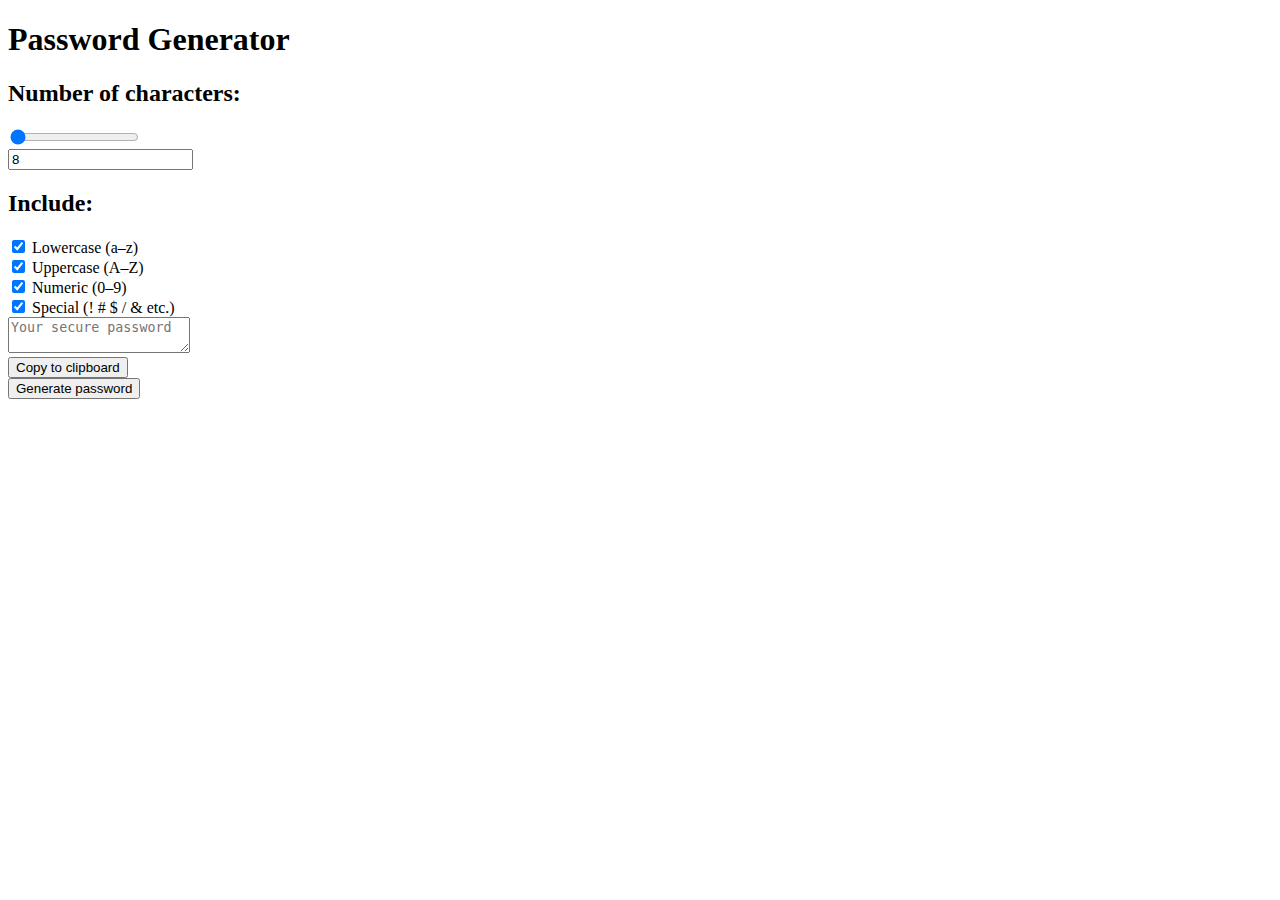
==== index.html @ dcbcc54a "copy to clipboard button added" ====
<!DOCTYPE html>
<html lang="en">

  <head>
    <meta charset="UTF-8" />
    <meta name="viewport" content="width=device-width, initial-scale=1.0" />
    <meta http-equiv="X-UA-Compatible" content="ie=edge" />
    <title>Password Generator</title>
    <link rel="stylesheet" href="./assets/style.css" />
  </head>

  <body>
    <div class="wrapper">
      
      <header>
        <h1>Password Generator</h1>
      </header>

      <div class="card">

        <div class="user-input">
          
          <div class="number-of-chars">
            <h2>Number of characters:</h2>   

            <div class = "slide-container">
              <input type="range" min="8" max="128" class="slider" id="number-of-chars-slider" value="8"> <!--'value' here is just the initial value-->
              <br />
              <input type="number" class="slider-val" id="number-of-chars-number-input" value="8"> <!--'value' here is just the initial value-->
            </div>
          </div>
          
          <div class="types-of-chars">
            <h2>Include:</h2>        
            
              <div class="checkboxes-and-spacers">
                
                <div class = "spacer"></div>
                  
                <div class="checkboxes">

                  <div class="checkbox-wrapper">
                    <input type="checkbox" name="lowercase" id="lowercase" checked>
                    <label for="lowercase">Lowercase <span class="example">(a–z)</span></label>
                  </div>
                  
                  <div class="checkbox-wrapper">
                    <input type="checkbox" name="uppercase" id="uppercase" checked>
                    <label for="uppercase">Uppercase <span class="example">(A–Z)</span></label>
                  </div>

                  <div class="checkbox-wrapper">
                    <input type="checkbox" name="numeric" id="numeric" checked>
                    <label for="numeric">Numeric <span class="example">(0–9)</span></label>
                  </div>

                  <div class="checkbox-wrapper">
                    <input type="checkbox" name="special" id="special" checked>
                    <label for="special">Special <span class="example">(! # $ / & etc.)</span></label>
                  </div>

                </div>

                <div class = "spacer"></div>

            </div>
          
          </div>

        </div>

        <div class="card-body">
          <textarea
            readonly
            id="password"
            placeholder="Your secure password"
            aria-label="Generated password"
          ></textarea>
        </div>

        <div class="card-stats">
          <button id="copy-to-clipboard" class="btn copy-to-clipboard-btn">Copy to clipboard</button>
        </div>
        
        <div class="card-footer">
          <button id="generate" class="btn">Generate password</button>
        </div>

      </div>

    </div>

    <script src="./assets/script.js"></script>

  </body>

</html>
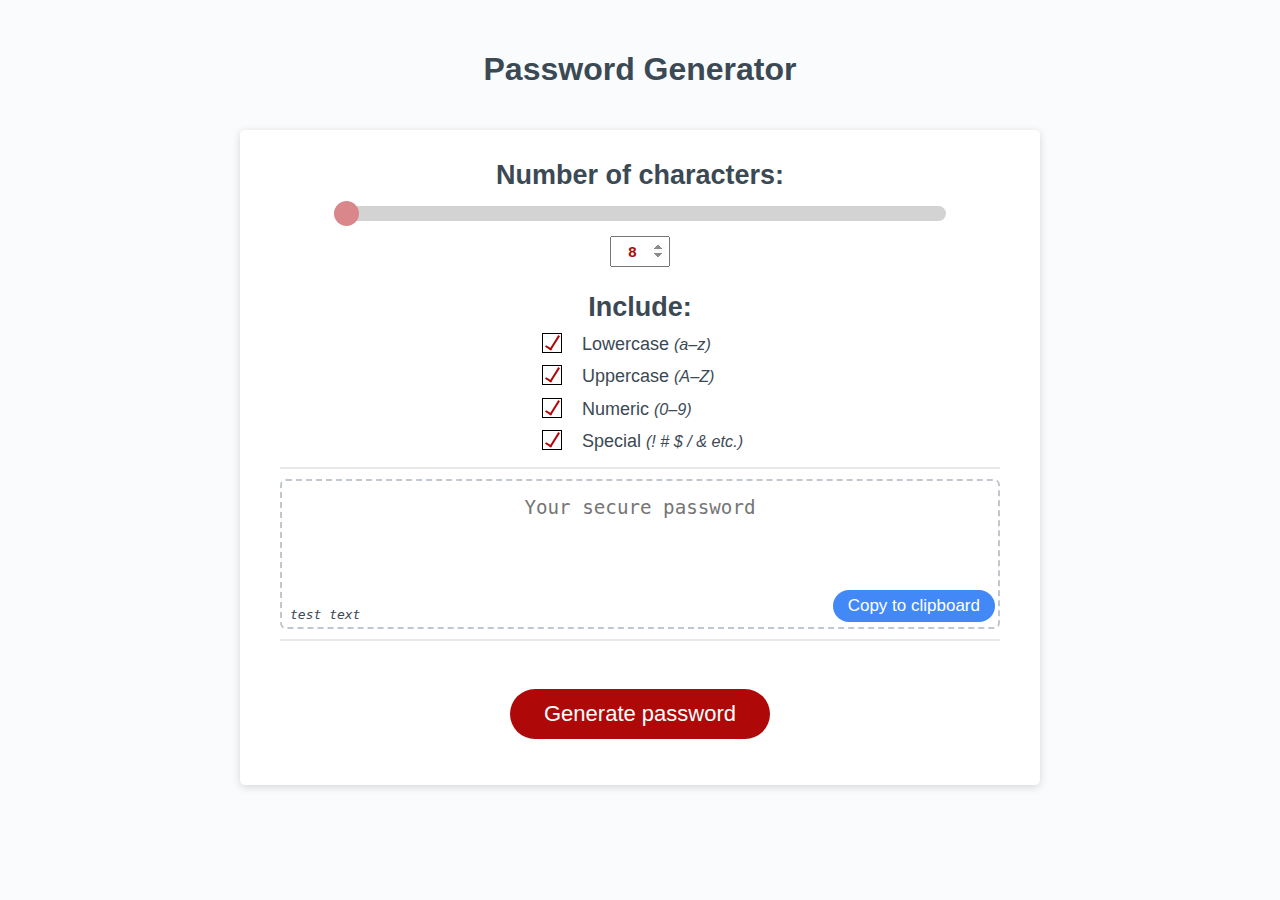
==== commit 34314513: "pw stats added; pw stats + button styled and positioned" ====
--- a/index.html
+++ b/index.html
@@ -33,9 +33,7 @@
           <div class="types-of-chars">
             <h2>Include:</h2>        
             
-              <div class="checkboxes-and-spacers">
-                
-                <div class = "spacer"></div>
+              <div class="checkboxes-wrapper">
                   
                 <div class="checkboxes">
 
@@ -61,8 +59,6 @@
 
                 </div>
 
-                <div class = "spacer"></div>
-
             </div>
           
           </div>
@@ -78,7 +74,8 @@
           ></textarea>
         </div>
 
-        <div class="card-stats">
+        <div class="card-supplements">
+          <p class="pw-stats">test text</p> <!--value adjusted by js-->
           <button id="copy-to-clipboard" class="btn copy-to-clipboard-btn">Copy to clipboard</button>
         </div>
         
--- a/assets/style.css
+++ b/assets/style.css
@@ -0,0 +1,327 @@
+
+/*VARIABLES*/
+  :root{
+    --color-red: rgb(175, 8, 8);
+    --color-red-lighter: rgba(217, 135, 139);
+    --slider-width: 85%;
+    --border-light-grey: #e7e9eb;
+  }
+
+
+  /*GENERAL RULES*/
+  *,
+  *::before,
+  *::after{
+    box-sizing: border-box;
+  }
+
+  html,
+  body,
+  .wrapper{
+    height: 100%;
+    margin: 0;
+    padding: 0;
+  }
+
+  body{
+    font-family: sans-serif;
+    background-color: #f9fbfd;
+  }
+
+
+/*Overall wrapper*/
+  .wrapper{
+    padding-top: 30px;
+    padding-left: 20px;
+    padding-right: 20px;
+  }
+
+
+/*Header*/
+header{
+  text-align: center;
+  padding: 20px;
+  padding-top: 0px;
+  color: hsl(206, 17%, 28%);
+}
+
+
+/*Card*/
+  .card{
+    background-color: hsl(0, 0%, 100%);
+    border-radius: 5px;
+    border-width: 1px;
+    box-shadow: rgba(0, 0, 0, 0.15) 0px 2px 8px 0px;
+    color: hsl(206, 17%, 28%);
+    font-size: 18px;
+    margin: 0 auto;
+    max-width: 800px;
+    padding: 30px 40px;
+  }
+
+
+  /*User Input*/
+    .number-of-chars h2, .types-of-chars h2{
+      margin-bottom: 5px;
+    }
+
+    /*Number of characters*/
+      .number-of-chars{
+        text-align: center;
+        margin-bottom: 25px;
+      }
+    
+      .number-of-chars h2{
+        margin-top: 0;
+      }
+    
+      .slider{
+        -webkit-appearance: none;
+        appearance: none;
+        width: var(--slider-width);
+        height: 15px;
+        border-radius: 15px;
+        outline: none;
+        background-color: lightgrey;
+        margin-top: 10px;
+      }
+
+      .slider::-webkit-slider-thumb{
+        -webkit-appearance: none;
+        appearance: none;
+        width: 25px;
+        height: 25px;
+        border-radius: 25px;
+        background-color: var(--color-red-lighter);
+        cursor: pointer;
+        -webkit-transition: 200ms;
+        transition: background-color 200ms;
+      }
+      .slider::-webkit-slider-thumb:hover, .slider:focus::-webkit-slider-thumb{
+        background-color: var(--color-red);
+      }
+
+      .slider::-moz-range-thumb{
+        width: 25px;
+        height: 25px;
+        background-color: var(--color-red-lighter);
+        cursor: pointer;
+        -webkit-transition: 200ms;
+        transition: background-color 200ms;
+      }
+      .slider::-moz-range-thumb:hover, .slider:focus::-moz-range-thumb{
+        background-color: var(--color-red);
+      }
+
+      .slider-val{
+        padding-top: 5px;
+        padding-bottom: 5px;
+        width: 60px;
+        margin-top: 10px;
+        text-align: center;
+        color: var(--color-red);
+        font-weight: bold;
+        margin-bottom: 0;
+        font-size: 15px;
+      }
+      .slider-val::-webkit-inner-spin-button, .slider-val::-webkit-outter-spin-button{
+        opacity: 1;
+      }
+    
+
+    /*Types of characters*/
+      .types-of-chars{
+        margin-bottom: 10px;
+      }
+
+      .types-of-chars h2{
+        text-align: center;
+        margin-top: 0;
+      }
+
+      .checkboxes-wrapper{
+        display: flex;
+        flex-wrap: wrap;
+        justify-content: center;
+      }
+
+      .checkboxes{
+        flex-basis: fit-content;
+        flex-grow: 0;
+      }
+
+      .checkbox-wrapper input{
+        opacity: 0;
+        z-index: 1;
+        position: relative;
+        left: 5px;
+      }
+
+      .checkbox-wrapper label{
+        position: relative;
+        left: 10px;
+        margin: 10px;
+        line-height: 1.8;
+      }
+
+      .checkbox-wrapper label::before{
+        content: "";
+        height: 20px;
+        width: 20px;
+        background-color: white;
+        border: 1px solid black;
+        position: absolute;
+        top: -1px;
+        left: -40px;
+      }
+
+      .checkbox-wrapper label::after{
+        height: 7px;
+        width: 17px;
+        border-left: 2px solid var(--color-red);
+        border-bottom: 2px solid var(--color-red);
+        position: absolute;
+        top: 4px;
+        left: -38px;
+        transform: rotate(-58deg);
+      }
+
+      .checkbox-wrapper input + label::after{
+        content: none;
+      }
+
+      .checkbox-wrapper input:checked + label::after{
+        content: "";
+      }
+
+      .checkbox-wrapper .example{
+        font-style: italic;
+        font-size: 90%;
+      }
+
+  
+  /*Password text area (.card-body)*/
+    .card-body::before{
+      content: " ";
+      display: block;
+      width: 100%;
+      background: var(--border-light-grey);
+      height: 2px;
+    }
+
+    .card-body{
+      min-height: 100px;
+    }
+
+    .card-footer{
+      text-align: center;
+    }
+
+    .card-body::after{
+      content: " ";
+      display: block;
+      width: 100%;
+      background: var(--border-light-grey);
+      height: 2px;
+    }
+
+    .card-footer::after{
+      content: " ";
+      display: block;
+      clear: both;
+    }
+
+  .btn{
+    border: none;
+    background-color: var(--color-red);
+    border-radius: 25px;
+    box-shadow: rgba(0, 0, 0, 0.1) 0px 1px 6px 0px rgba(0, 0, 0, 0.2) 0px 1px 1px
+      0px;
+    color: hsl(0, 0%, 100%);
+    display: inline-block;
+    font-size: 22px;
+    line-height: 22px;
+    margin: 16px;
+    padding: 14px 34px;
+    text-align: center;
+    cursor: pointer;
+  }
+
+  
+  /*Password stats + copy to clipboard button (.card-supplements)*/
+  .card-supplements{
+    display: flex;
+    flex-wrap: nowrap;
+    align-items: end;
+    justify-content: space-between;
+    position: relative;
+    bottom: 51px;
+    
+  }
+
+  .pw-stats{
+    font-family: monospace;
+    font-size: 13px;
+    margin-left: 10px;
+    margin-top: 0;
+    margin-bottom: 0;
+    font-style: italic;
+  }
+
+  .copy-to-clipboard-btn{
+    background-color: #4388f7;
+    padding: 5px 15px;
+    font-size: 17px;
+    margin: 0;
+    margin-right: 5px;
+  }
+
+
+
+button[disabled]{
+  cursor: default;
+  background: #c0c7cf;
+}
+
+.float-right{
+  float: right;
+}
+
+#password{
+  -webkit-appearance: none;
+  -moz-appearance: none;
+  appearance: none;
+  border: none;
+  display: block;
+  width: 100%;
+  padding-top: 15px;
+  padding-left: 15px;
+  padding-right: 15px;
+  padding-bottom: 85px;
+  font-size: 1.2rem;
+  text-align: center;
+  margin-top: 10px;
+  margin-bottom: 10px;
+  border: 2px dashed #c0c7cf;
+  border-radius: 6px;
+  resize: none;
+  overflow: hidden;
+}
+
+@media (max-width: 690px){
+  .btn{
+    font-size: 1rem;
+    margin: 16px 0px 0px 0px;
+    padding: 10px 15px;
+  }
+
+  #password{
+    font-size: 1rem;
+  }
+}
+
+@media (max-width: 500px){
+  .btn{
+    font-size: 0.8rem;
+  }
+}
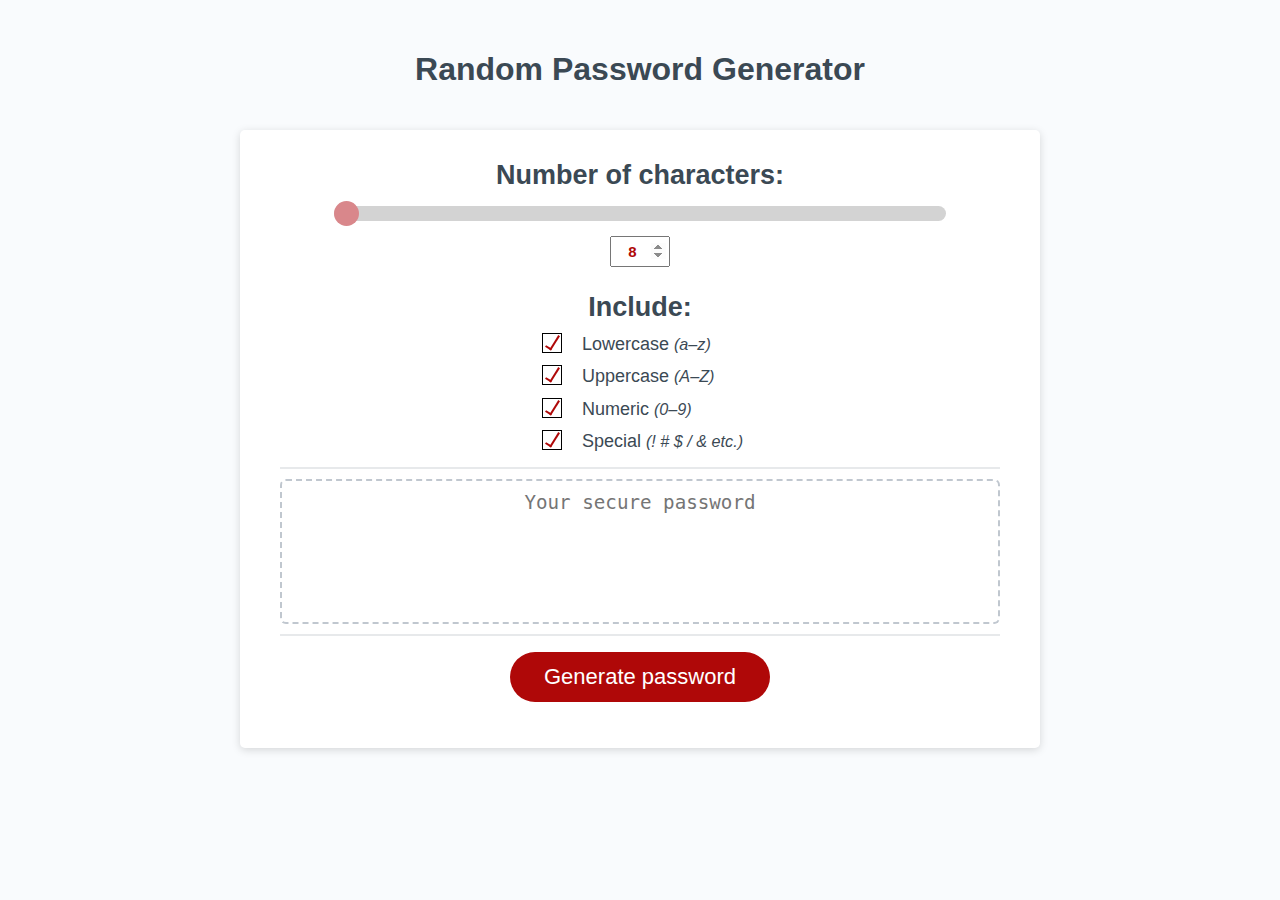
==== commit 56a01380: "rename "supplements" to "stats"" ====
--- a/index.html
+++ b/index.html
@@ -5,15 +5,15 @@
     <meta charset="UTF-8" />
     <meta name="viewport" content="width=device-width, initial-scale=1.0" />
     <meta http-equiv="X-UA-Compatible" content="ie=edge" />
-    <title>Password Generator</title>
-    <link rel="stylesheet" href="./assets/style.css" />
+    <title>Random Password Generator</title>
+    <link rel="stylesheet" href="./assets/css/style.css" />
   </head>
 
   <body>
     <div class="wrapper">
       
       <header>
-        <h1>Password Generator</h1>
+        <h1>Random Password Generator</h1>
       </header>
 
       <div class="card">
@@ -74,9 +74,9 @@
           ></textarea>
         </div>
 
-        <div class="card-supplements">
-          <p class="pw-stats">test text</p> <!--value adjusted by js-->
-          <button id="copy-to-clipboard" class="btn copy-to-clipboard-btn">Copy to clipboard</button>
+        <div class="stats-and-copy-btn-wrapper">
+          <p class="pw-stats"></p>
+          <button id="copy-to-clipboard" class="btn copy-to-clipboard-btn"></button>
         </div>
         
         <div class="card-footer">
@@ -87,8 +87,12 @@
 
     </div>
 
-    <script src="./assets/script.js"></script>
-
+    <script type='module' src='./assets/js/dom-elements.js'></script>
+    <script type='module' src='./assets/js/slider.js'></script>
+    <script type='module' src='./assets/js/characters.js'></script>
+    <script type='module' src='./assets/js/password-stats.js'></script>
+    <script type='module' src='./assets/js/copy-to-clipboard.js'></script>
+    <script type='module' src='./assets/js/generate-password.js'></script>
   </body>
 
 </html>
--- a/assets/css/style.css
+++ b/assets/css/style.css
@@ -0,0 +1,366 @@
+
+/*VARIABLES*/
+  :root{
+    --color-red: rgb(175, 8, 8);
+    --color-red-lighter: rgba(217, 135, 139);
+    --slider-width: 85%;
+    --border-light-grey: #e7e9eb;
+  }
+
+
+  /*GENERAL RULES*/
+  *,
+  *::before,
+  *::after{
+    box-sizing: border-box;
+  }
+
+  html,
+  body,
+  .wrapper{
+    height: 100%;
+    margin: 0;
+    padding: 0;
+  }
+
+  body{
+    font-family: sans-serif;
+    background-color: #f9fbfd;
+  }
+
+  button[disabled]{
+    cursor: default;
+    background: #c0c7cf;
+  }
+
+
+/*UTILITY CLASSES*/
+  .btn{
+    border: none;
+    background-color: var(--color-red);
+    border-radius: 25px;
+    box-shadow: rgba(0, 0, 0, 0.1) 0px 1px 6px 0px rgba(0, 0, 0, 0.2) 0px 1px 1px
+      0px;
+    color: hsl(0, 0%, 100%);
+    display: inline-block;
+    font-size: 22px;
+    line-height: 22px;
+    margin: 16px;
+    padding: 14px 34px;
+    text-align: center;
+    cursor: pointer;
+  }
+
+  .float-right{
+    float: right;
+  }
+
+
+/*Overall wrapper*/
+  .wrapper{
+    padding-top: 30px;
+    padding-left: 20px;
+    padding-right: 20px;
+  }
+
+
+/*Header*/
+header{
+  text-align: center;
+  padding: 20px;
+  padding-top: 0px;
+  color: hsl(206, 17%, 28%);
+}
+
+
+/*Card*/
+  .card{
+    background-color: hsl(0, 0%, 100%);
+    border-radius: 5px;
+    border-width: 1px;
+    box-shadow: rgba(0, 0, 0, 0.15) 0px 2px 8px 0px;
+    color: hsl(206, 17%, 28%);
+    font-size: 18px;
+    margin: 0 auto;
+    max-width: 800px;
+    padding: 30px 40px;
+  }
+
+
+  /*User Input*/
+    .number-of-chars h2, .types-of-chars h2{
+      margin-bottom: 5px;
+    }
+
+    /*Number of characters*/
+      .number-of-chars{
+        text-align: center;
+        margin-bottom: 25px;
+      }
+    
+      .number-of-chars h2{
+        margin-top: 0;
+      }
+    
+      .slider{
+        -webkit-appearance: none;
+        appearance: none;
+        width: var(--slider-width);
+        height: 15px;
+        border-radius: 15px;
+        outline: none;
+        background-color: lightgrey;
+        margin-top: 10px;
+      }
+
+      .slider::-webkit-slider-thumb{
+        -webkit-appearance: none;
+        appearance: none;
+        width: 25px;
+        height: 25px;
+        border-radius: 25px;
+        background-color: var(--color-red-lighter);
+        cursor: pointer;
+        -webkit-transition: 200ms;
+        transition: background-color 200ms;
+      }
+      .slider::-webkit-slider-thumb:hover, .slider:focus::-webkit-slider-thumb{
+        background-color: var(--color-red);
+      }
+
+      .slider::-moz-range-thumb{
+        width: 25px;
+        height: 25px;
+        background-color: var(--color-red-lighter);
+        cursor: pointer;
+        -webkit-transition: 200ms;
+        transition: background-color 200ms;
+      }
+      .slider::-moz-range-thumb:hover, .slider:focus::-moz-range-thumb{
+        background-color: var(--color-red);
+      }
+
+      .slider-val{
+        padding-top: 5px;
+        padding-bottom: 5px;
+        width: 60px;
+        margin-top: 10px;
+        text-align: center;
+        color: var(--color-red);
+        font-weight: bold;
+        margin-bottom: 0;
+        font-size: 15px;
+      }
+      .slider-val::-webkit-inner-spin-button, .slider-val::-webkit-outter-spin-button{
+        opacity: 1;
+      }
+    
+
+    /*Types of characters*/
+      .types-of-chars{
+        margin-bottom: 10px;
+      }
+
+      .types-of-chars h2{
+        text-align: center;
+        margin-top: 0;
+      }
+
+      .checkboxes-wrapper{
+        display: flex;
+        flex-wrap: wrap;
+        justify-content: center;
+      }
+
+      .checkboxes{
+        flex-basis: fit-content;
+        flex-grow: 0;
+      }
+
+      .checkbox-wrapper input{
+        opacity: 0;
+        z-index: 1;
+        position: relative;
+        left: 5px;
+      }
+
+      .checkbox-wrapper label{
+        position: relative;
+        left: 10px;
+        margin: 10px;
+        line-height: 1.8;
+        text-overflow: ellipsis;
+        white-space: nowrap;
+      }
+
+      .checkbox-wrapper label::before{
+        content: "";
+        height: 20px;
+        width: 20px;
+        background-color: white;
+        border: 1px solid black;
+        position: absolute;
+        top: -1px;
+        left: -40px;
+      }
+
+      .checkbox-wrapper label::after{
+        height: 7px;
+        width: 17px;
+        border-left: 2px solid var(--color-red);
+        border-bottom: 2px solid var(--color-red);
+        position: absolute;
+        top: 4px;
+        left: -38px;
+        transform: rotate(-58deg);
+      }
+
+      .checkbox-wrapper input + label::after{
+        content: none;
+      }
+
+      .checkbox-wrapper input:checked + label::after{
+        content: "";
+      }
+
+      .checkbox-wrapper .example{
+        font-style: italic;
+        font-size: 90%;
+      }
+
+  
+  /*Password text area (.card-body)*/
+    .card-body::before{
+      content: " ";
+      display: block;
+      width: 100%;
+      background: var(--border-light-grey);
+      height: 2px;
+    }
+
+    .card-body{
+      min-height: 100px;
+    }
+
+    .card-footer{
+      text-align: center;
+    }
+
+    .card-body::after{
+      content: " ";
+      display: block;
+      width: 100%;
+      background: var(--border-light-grey);
+      height: 2px;
+    }
+
+    #password{
+      -webkit-appearance: none;
+      -moz-appearance: none;
+      appearance: none;
+      border: none;
+      display: block;
+      width: 100%;
+      padding-top: 10px;
+      padding-left: 15px;
+      padding-right: 15px;
+      padding-bottom: 85px;
+      font-size: 1.2rem;
+      text-align: center;
+      margin-top: 10px;
+      margin-bottom: 10px;
+      border: 2px dashed #c0c7cf;
+      border-radius: 6px;
+      resize: none;
+      overflow: hidden;
+    }
+
+    .card-footer::after{
+      content: " ";
+      display: block;
+      clear: both;
+    }
+
+
+  
+
+  
+  /* Password stats + copy to clipboard button */
+  .stats-and-copy-btn-wrapper{
+    align-items: end;
+    justify-content: space-between;
+    position: relative;
+    bottom: 19px;
+    height: 0;
+    display: none; /* default; this is altered by to `flex` when the Generate button is clicked */
+  }
+
+  .pw-stats{
+    font-family: monospace;
+    font-size: 13px;
+    margin-left: 10px;
+    margin-top: 0;
+    margin-bottom: 0;
+    font-style: italic;
+    flex-grow: 0;
+    flex-shrink: 0;
+  }
+
+  .copy-to-clipboard-btn{
+    background-color: #4388f7;
+    text-align: center;
+    padding: 5px 15px;
+    font-size: 17px;
+    margin: 0;
+    margin-right: 5px;
+    flex-grow: 0;
+    flex-shrink: 1;
+  }
+
+
+
+/*MEDIA QUERIES FOR SCREENS OF DIFFERENT SIZES*/
+  @media screen and (max-width: 750px){
+    .stats-and-copy-btn-wrapper{
+      flex-wrap: wrap;
+      justify-content: center;
+      position: static;
+      height: auto;
+    }
+
+    .pw-stats{
+      margin: 15px 0 0;
+      flex-basis: 100%;
+      text-align: center;
+    }
+
+    .btn{
+      margin: 16px 0 0;
+      font-size: 1rem;
+    }
+
+    #generate{
+      padding: 10px 15px;
+      font-size: 1.05rem;
+    }
+
+    #password{
+      font-size: 1rem;
+    }
+
+  }
+
+
+  @media screen and (max-width: 500px){
+    .btn{
+      font-size: 0.8rem;
+    }
+
+    #generate{
+      font-size: 1rem;
+    }
+
+    #password{
+      padding-bottom: 100px;
+    }
+  }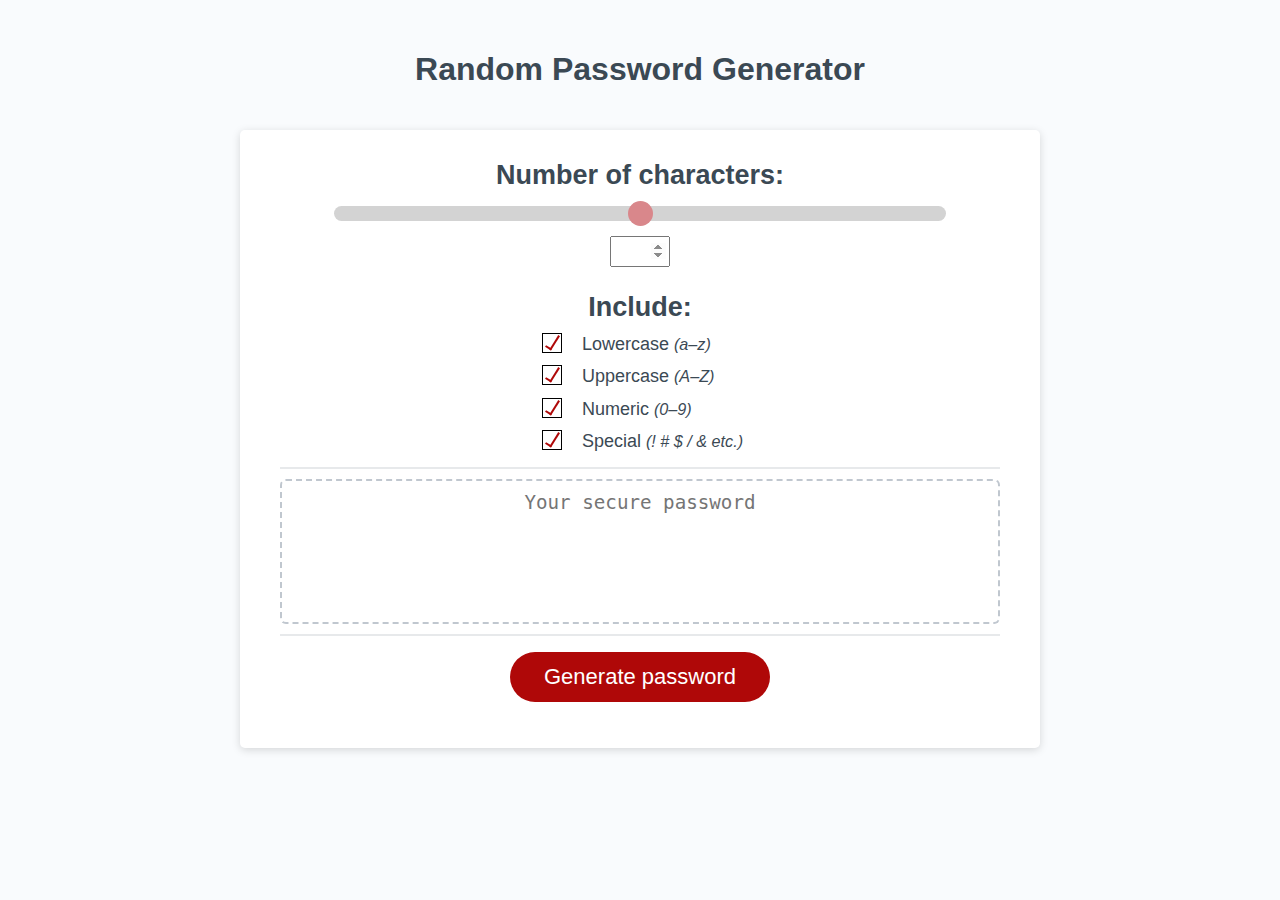
==== commit 7a5f514a: "reformat HTML" ====
--- a/index.html
+++ b/index.html
@@ -1,98 +1,85 @@
 <!DOCTYPE html>
 <html lang="en">
+    <head>
+        <meta charset="UTF-8" />
+        <meta name="viewport" content="width=device-width, initial-scale=1.0" />
+        <meta http-equiv="X-UA-Compatible" content="ie=edge" />
+        <title>Random Password Generator</title>
+        <link rel="stylesheet" href="./assets/css/style.css" />
+    </head>
 
-  <head>
-    <meta charset="UTF-8" />
-    <meta name="viewport" content="width=device-width, initial-scale=1.0" />
-    <meta http-equiv="X-UA-Compatible" content="ie=edge" />
-    <title>Random Password Generator</title>
-    <link rel="stylesheet" href="./assets/css/style.css" />
-  </head>
+    <body>
+        <div class="wrapper">
+            <header>
+                <h1>Random Password Generator</h1>
+            </header>
 
-  <body>
-    <div class="wrapper">
-      
-      <header>
-        <h1>Random Password Generator</h1>
-      </header>
+            <div class="card">
+                <div class="user-input">
+                    <div class="number-of-chars">
+                        <h2>Number of characters:</h2>   
 
-      <div class="card">
+                        <div class = "slide-container">
+                            <input type="range" class="slider" id="number-of-chars-slider" />
+                            <br />
+                            <input type="number" class="slider-val" id="number-of-chars-number-input" />
+                        </div>
+                    </div>
+            
+                    <div class="types-of-chars">
+                        <h2>Include:</h2>        
+                
+                        <div class="checkboxes-wrapper">
+                            <div class="checkboxes">
+                                <div class="checkbox-wrapper">
+                                    <input type="checkbox" name="lowercase" id="lowercase" checked />
+                                    <label for="lowercase">Lowercase <span class="example">(a–z)</span></label>
+                                </div>
+                    
+                                <div class="checkbox-wrapper">
+                                    <input type="checkbox" name="uppercase" id="uppercase" checked />
+                                    <label for="uppercase">Uppercase <span class="example">(A–Z)</span></label>
+                                </div>
 
-        <div class="user-input">
-          
-          <div class="number-of-chars">
-            <h2>Number of characters:</h2>   
+                                <div class="checkbox-wrapper">
+                                    <input type="checkbox" name="numeric" id="numeric" checked />
+                                    <label for="numeric">Numeric <span class="example">(0–9)</span></label>
+                                </div>
 
-            <div class = "slide-container">
-              <input type="range" min="8" max="128" class="slider" id="number-of-chars-slider" value="8"> <!--'value' here is just the initial value-->
-              <br />
-              <input type="number" class="slider-val" id="number-of-chars-number-input" value="8"> <!--'value' here is just the initial value-->
-            </div>
-          </div>
-          
-          <div class="types-of-chars">
-            <h2>Include:</h2>        
-            
-              <div class="checkboxes-wrapper">
-                  
-                <div class="checkboxes">
-
-                  <div class="checkbox-wrapper">
-                    <input type="checkbox" name="lowercase" id="lowercase" checked>
-                    <label for="lowercase">Lowercase <span class="example">(a–z)</span></label>
-                  </div>
-                  
-                  <div class="checkbox-wrapper">
-                    <input type="checkbox" name="uppercase" id="uppercase" checked>
-                    <label for="uppercase">Uppercase <span class="example">(A–Z)</span></label>
-                  </div>
-
-                  <div class="checkbox-wrapper">
-                    <input type="checkbox" name="numeric" id="numeric" checked>
-                    <label for="numeric">Numeric <span class="example">(0–9)</span></label>
-                  </div>
-
-                  <div class="checkbox-wrapper">
-                    <input type="checkbox" name="special" id="special" checked>
-                    <label for="special">Special <span class="example">(! # $ / & etc.)</span></label>
-                  </div>
-
+                                <div class="checkbox-wrapper">
+                                    <input type="checkbox" name="special" id="special" checked>
+                                    <label for="special">Special <span class="example">(! # $ / & etc.)</span></label>
+                                </div>
+                            </div>
+                        </div>
+                    </div>
                 </div>
 
+                <div class="card-body">
+                    <textarea
+                        readonly
+                        id="password"
+                        placeholder="Your secure password"
+                        aria-label="Generated password"
+                    ></textarea>
+                </div>
+
+                <div class="stats-and-copy-btn-wrapper">
+                    <p class="pw-stats"></p>
+                    <button id="copy-to-clipboard" class="btn copy-to-clipboard-btn"></button>
+                </div>
+            
+                <div class="card-footer">
+                    <button id="generate" class="btn">Generate password</button>
+                </div>
             </div>
-          
-          </div>
-
         </div>
 
-        <div class="card-body">
-          <textarea
-            readonly
-            id="password"
-            placeholder="Your secure password"
-            aria-label="Generated password"
-          ></textarea>
-        </div>
-
-        <div class="stats-and-copy-btn-wrapper">
-          <p class="pw-stats"></p>
-          <button id="copy-to-clipboard" class="btn copy-to-clipboard-btn"></button>
-        </div>
-        
-        <div class="card-footer">
-          <button id="generate" class="btn">Generate password</button>
-        </div>
-
-      </div>
-
-    </div>
-
-    <script type='module' src='./assets/js/dom-elements.js'></script>
-    <script type='module' src='./assets/js/slider.js'></script>
-    <script type='module' src='./assets/js/characters.js'></script>
-    <script type='module' src='./assets/js/password-stats.js'></script>
-    <script type='module' src='./assets/js/copy-to-clipboard.js'></script>
-    <script type='module' src='./assets/js/generate-password.js'></script>
-  </body>
-
+        <script type='module' src='./assets/js/dom-elements.js'></script>
+        <script type='module' src='./assets/js/slider.js'></script>
+        <script type='module' src='./assets/js/characters.js'></script>
+        <script type='module' src='./assets/js/password-stats.js'></script>
+        <script type='module' src='./assets/js/copy-to-clipboard.js'></script>
+        <script type='module' src='./assets/js/generate-password.js'></script>
+    </body>
 </html>
